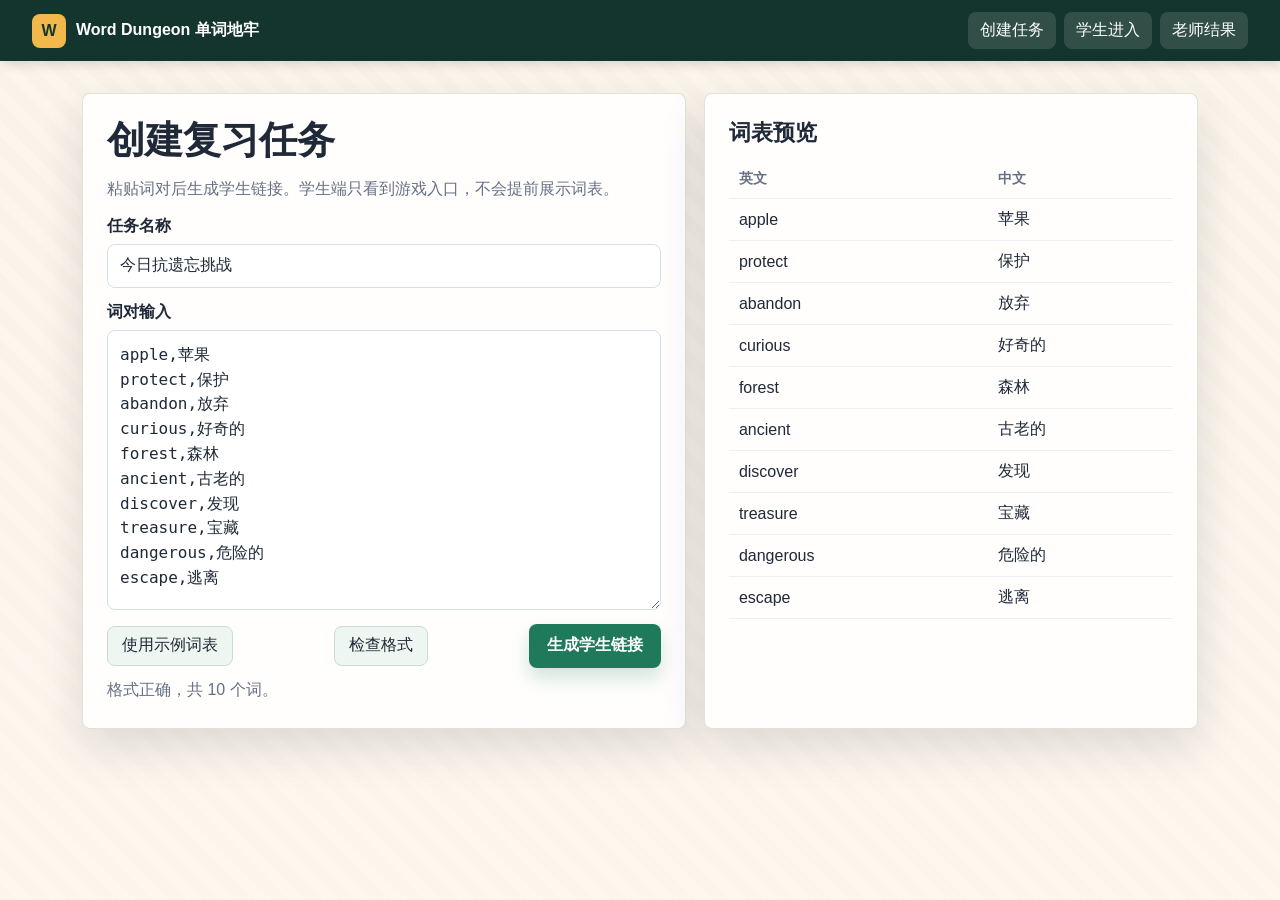
==== games/word-dungeon/index.html @ a0e551bc "雷思静的个人页面更新" ====
<!doctype html>
<html lang="zh-CN">
  <head>
    <meta charset="utf-8" />
    <meta name="viewport" content="width=device-width, initial-scale=1, viewport-fit=cover" />
    <title>Word Dungeon 单词地牢</title>
    <link rel="icon" href="./assets/favicon.svg" type="image/svg+xml" />
    <link rel="stylesheet" href="./styles.css" />
  </head>
  <body>
    <div id="app" class="app-shell"></div>
    <script src="./app.js"></script>
  </body>
</html>
---- games/word-dungeon/styles.css ----
:root {
  color-scheme: light;
  --ink: #1f2937;
  --muted: #667085;
  --line: #d7dee8;
  --paper: #fffaf2;
  --panel: #fffefd;
  --stone: #e7ded0;
  --floor: #e8f1e9;
  --moss: #1f7a5b;
  --moss-dark: #135c45;
  --amber: #f2b84b;
  --red: #d94841;
  --blue: #2563eb;
  --shadow: 0 18px 45px rgba(31, 41, 55, 0.14);
}

* {
  box-sizing: border-box;
}

html,
body {
  min-height: 100%;
  margin: 0;
}

body {
  color: var(--ink);
  background:
    linear-gradient(rgba(255, 250, 242, 0.84), rgba(255, 250, 242, 0.9)),
    repeating-linear-gradient(45deg, #d8cab4 0 12px, #e9ddca 12px 24px);
  font-family: "Microsoft YaHei UI", "PingFang SC", "Noto Sans SC", Arial, sans-serif;
}

button,
input,
textarea {
  font: inherit;
}

button {
  border: 0;
}

.app-shell {
  min-height: 100vh;
}

.topbar {
  position: sticky;
  top: 0;
  z-index: 20;
  display: flex;
  align-items: center;
  justify-content: space-between;
  gap: 16px;
  padding: 12px clamp(14px, 4vw, 32px);
  color: #fff;
  background: #14352d;
  box-shadow: 0 2px 12px rgba(0, 0, 0, 0.16);
}

.brand {
  display: flex;
  align-items: center;
  gap: 10px;
  min-width: 0;
  font-weight: 800;
}

.brand-mark {
  display: grid;
  place-items: center;
  width: 34px;
  height: 34px;
  border-radius: 8px;
  color: #14352d;
  background: var(--amber);
  font-weight: 900;
}

.nav {
  display: flex;
  align-items: center;
  gap: 8px;
  flex-wrap: wrap;
  justify-content: flex-end;
}

.nav button,
.ghost-button,
.primary-button,
.small-button {
  cursor: pointer;
  border-radius: 8px;
  transition: transform 0.15s ease, box-shadow 0.15s ease, background 0.15s ease;
}

.nav button {
  padding: 8px 12px;
  color: #fff;
  background: rgba(255, 255, 255, 0.12);
}

.nav button:hover,
.primary-button:hover,
.ghost-button:hover,
.small-button:hover {
  transform: translateY(-1px);
}

.screen {
  width: min(1180px, 100%);
  margin: 0 auto;
  padding: clamp(16px, 4vw, 32px);
}

.two-column {
  display: grid;
  grid-template-columns: minmax(0, 1.1fr) minmax(320px, 0.9fr);
  gap: 18px;
  align-items: stretch;
}

.card,
.stone-panel {
  border: 1px solid rgba(91, 73, 51, 0.16);
  border-radius: 8px;
  background: var(--panel);
  box-shadow: var(--shadow);
}

.card {
  padding: clamp(16px, 3vw, 24px);
}

.stone-panel {
  background:
    linear-gradient(180deg, rgba(255, 255, 255, 0.86), rgba(255, 255, 255, 0.72)),
    linear-gradient(135deg, #eee2d0, #d9c7aa);
}

.page-title {
  margin: 0 0 10px;
  font-size: clamp(24px, 4vw, 38px);
  line-height: 1.18;
  letter-spacing: 0;
}

.section-title {
  margin: 0 0 12px;
  font-size: clamp(18px, 2vw, 22px);
  letter-spacing: 0;
}

.muted {
  color: var(--muted);
}

.field {
  display: grid;
  gap: 7px;
  margin: 0 0 14px;
}

.field span {
  font-weight: 700;
}

input,
textarea {
  width: 100%;
  border: 1px solid var(--line);
  border-radius: 8px;
  color: var(--ink);
  background: #fff;
  outline: none;
}

input {
  min-height: 44px;
  padding: 10px 12px;
}

textarea {
  min-height: 280px;
  padding: 12px;
  resize: vertical;
  font-family: Consolas, "Microsoft YaHei UI", monospace;
  line-height: 1.55;
}

input:focus,
textarea:focus {
  border-color: var(--moss);
  box-shadow: 0 0 0 3px rgba(31, 122, 91, 0.14);
}

.button-row {
  display: flex;
  gap: 10px;
  flex-wrap: wrap;
  align-items: center;
  justify-content: space-between;
}

.primary-button {
  min-height: 44px;
  padding: 0 18px;
  color: #fff;
  background: var(--moss);
  box-shadow: 0 10px 18px rgba(31, 122, 91, 0.2);
  font-weight: 800;
}

.primary-button:disabled {
  cursor: not-allowed;
  opacity: 0.55;
  transform: none;
}

.ghost-button,
.small-button {
  min-height: 40px;
  padding: 0 14px;
  color: var(--ink);
  background: #edf6f1;
  border: 1px solid #c8ded3;
}

.small-button {
  min-height: 34px;
  padding: 0 10px;
  font-size: 14px;
}

.status {
  min-height: 24px;
  margin-top: 12px;
  color: var(--muted);
}

.status.error {
  color: var(--red);
}

.preview-list,
.result-table,
.word-detail-list {
  width: 100%;
  border-collapse: collapse;
}

.preview-list th,
.preview-list td,
.result-table th,
.result-table td,
.word-detail-list th,
.word-detail-list td {
  padding: 10px;
  border-bottom: 1px solid #edf0f4;
  text-align: left;
  vertical-align: middle;
}

.preview-list th,
.result-table th,
.word-detail-list th {
  color: var(--muted);
  font-size: 14px;
}

.share-box {
  display: grid;
  gap: 10px;
  margin-top: 16px;
  padding: 12px;
  border-radius: 8px;
  background: #f5fbf8;
  border: 1px solid #c8ded3;
}

.student-gate {
  position: relative;
  min-height: calc(100vh - 58px);
  overflow: hidden;
  background:
    linear-gradient(rgba(17, 44, 38, 0.45), rgba(17, 44, 38, 0.78)),
    radial-gradient(circle at 50% 10%, rgba(242, 184, 75, 0.45), transparent 38%),
    linear-gradient(145deg, #163e35 0%, #0f2621 64%, #1a1f24 100%);
  color: #fff;
}

.student-gate::before {
  content: "";
  position: absolute;
  inset: 0;
  pointer-events: none;
  background-image:
    linear-gradient(90deg, rgba(255, 255, 255, 0.08) 1px, transparent 1px),
    linear-gradient(rgba(255, 255, 255, 0.07) 1px, transparent 1px);
  background-size: 54px 54px;
  mask-image: linear-gradient(to bottom, transparent, black 18%, black 80%, transparent);
}

.gate-content {
  position: relative;
  z-index: 1;
  display: grid;
  grid-template-columns: minmax(300px, 0.95fr) minmax(320px, 1.05fr);
  gap: clamp(18px, 4vw, 42px);
  align-items: center;
  width: min(1120px, 100%);
  min-height: calc(100vh - 58px);
  margin: 0 auto;
  padding: clamp(18px, 5vw, 44px);
}

.gate-title {
  margin: 0;
  font-size: clamp(30px, 6vw, 56px);
  line-height: 1.08;
  letter-spacing: 0;
  text-wrap: balance;
}

.gate-subtitle {
  max-width: 560px;
  margin: 18px 0 0;
  color: rgba(255, 255, 255, 0.82);
  font-size: clamp(16px, 2.4vw, 20px);
  line-height: 1.65;
}

.start-panel {
  display: grid;
  gap: 18px;
  padding: clamp(16px, 3vw, 24px);
  border: 1px solid rgba(255, 255, 255, 0.24);
  border-radius: 8px;
  background: rgba(255, 255, 255, 0.12);
  backdrop-filter: blur(8px);
  box-shadow: 0 26px 58px rgba(0, 0, 0, 0.28);
}

.start-panel input {
  border-color: rgba(255, 255, 255, 0.28);
}

.avatar-grid {
  display: grid;
  grid-template-columns: repeat(2, minmax(0, 1fr));
  gap: 10px;
}

.avatar-choice {
  position: relative;
  display: grid;
  place-items: center;
  min-height: 122px;
  border: 2px solid rgba(255, 255, 255, 0.18);
  border-radius: 8px;
  color: #fff;
  background: rgba(255, 255, 255, 0.1);
  cursor: pointer;
}

.avatar-choice.is-active {
  border-color: var(--amber);
  background: rgba(242, 184, 75, 0.24);
}

.avatar-face {
  display: block;
  width: 86px;
  height: 76px;
  background-image: url("./assets/hero-actions-alpha.png");
  background-repeat: no-repeat;
  background-size: 500% 200%;
  filter: drop-shadow(0 9px 12px rgba(0, 0, 0, 0.28));
}

.avatar-boy {
  background-position: 0% 0%;
}

.avatar-girl {
  background-position: 0% 100%;
}

.avatar-label {
  font-weight: 800;
}

.monster-stage {
  position: relative;
  min-height: 340px;
  border: 1px solid rgba(255, 255, 255, 0.18);
  border-radius: 8px;
  background:
    radial-gradient(circle at 28% 32%, rgba(255, 255, 255, 0.18), transparent 14%),
    linear-gradient(180deg, rgba(237, 246, 241, 0.16), rgba(0, 0, 0, 0.12));
  overflow: hidden;
}

.monster-stage .floor-tile {
  position: absolute;
  inset: 18px;
  border: 2px solid rgba(255, 255, 255, 0.14);
  border-radius: 8px;
}

.gate-hero,
.gate-monster {
  position: absolute;
  display: grid;
  place-items: center;
  border-radius: 8px;
  font-weight: 900;
}

.gate-hero {
  left: 14%;
  bottom: 19%;
  width: 74px;
  height: 74px;
  border-radius: 50%;
  background-image: url("./assets/hero-actions-alpha.png");
  background-size: 500% 200%;
  background-position: 0% 0%;
  background-repeat: no-repeat;
  filter: drop-shadow(0 10px 14px rgba(0, 0, 0, 0.24));
}

.gate-monster {
  min-width: 110px;
  height: 48px;
  background-image: url("./assets/gameplay-sprites-alpha.png");
  background-size: 600% 400%;
  background-repeat: no-repeat;
  border: 0;
  filter: drop-shadow(0 10px 14px rgba(0, 0, 0, 0.22));
}

.gate-monster.one {
  top: 18%;
  right: 16%;
  width: 118px;
  height: 84px;
  background-position: 20% 0%;
}

.gate-monster.two {
  right: 28%;
  bottom: 22%;
  width: 126px;
  height: 88px;
  background-position: 100% 0%;
}

.meaning-chip {
  position: absolute;
  left: 35%;
  top: 44%;
  padding: 10px 16px;
  border-radius: 8px;
  color: #0f5965;
  background: #ecfeff;
  border: 2px solid #06b6d4;
  font-weight: 800;
}

.game-layout {
  display: block;
  height: 100vh;
  padding: 0;
  background: #0e1716;
}

.game-main {
  display: block;
  height: 100%;
  min-width: 0;
  border-radius: 0;
  overflow: hidden;
  background: #0e1716;
  box-shadow: none;
}

.canvas-wrap {
  position: relative;
  height: 100%;
  min-height: 100vh;
  background: var(--floor);
  overflow: hidden;
}

#gameCanvas {
  display: block;
  width: 100%;
  height: 100%;
  min-height: 100vh;
  touch-action: none;
  user-select: none;
}

.game-hud {
  position: absolute;
  top: 12px;
  left: 12px;
  right: 12px;
  z-index: 4;
  display: grid;
  grid-template-columns: minmax(150px, 1fr) auto minmax(180px, 1fr);
  gap: 12px;
  align-items: start;
  pointer-events: none;
}

.room-badge,
.stat-pill,
.countdown-badge,
.target-chip,
.game-feedback,
.glass-button,
.help-button,
.help-popover {
  color: #fff;
  background: rgba(18, 34, 31, 0.72);
  border: 1px solid rgba(255, 255, 255, 0.22);
  box-shadow: 0 10px 22px rgba(0, 0, 0, 0.22);
  backdrop-filter: blur(8px);
}

.room-badge {
  justify-self: start;
  min-width: 156px;
  padding: 10px 12px;
  border-radius: 8px;
  font-weight: 900;
}

.room-badge small {
  display: block;
  margin-top: 3px;
  color: rgba(255, 255, 255, 0.76);
  font-size: 12px;
  font-weight: 700;
}

.countdown-badge {
  justify-self: center;
  min-width: 112px;
  padding: 10px 16px;
  border-radius: 8px;
  text-align: center;
  font-size: clamp(28px, 4vw, 42px);
  font-weight: 900;
  line-height: 1;
  color: #ffe7a3;
  border-color: rgba(242, 184, 75, 0.72);
}

.countdown-badge.is-danger {
  color: #fff;
  background: rgba(178, 40, 36, 0.84);
  border-color: rgba(255, 255, 255, 0.42);
  animation: timerPulse 0.7s ease-in-out infinite;
}

@keyframes timerPulse {
  0%, 100% { transform: scale(1); }
  50% { transform: scale(1.04); }
}

.status-cluster {
  justify-self: end;
  display: flex;
  gap: 7px;
  flex-wrap: wrap;
  justify-content: flex-end;
}

.stat-pill {
  min-height: 34px;
  padding: 8px 10px;
  border-radius: 8px;
  font-size: 13px;
  font-weight: 900;
  white-space: nowrap;
}

.target-chip {
  position: absolute;
  left: 50%;
  top: 86px;
  z-index: 4;
  transform: translateX(-50%);
  max-width: min(520px, calc(100% - 36px));
  padding: 10px 16px;
  border-radius: 8px;
  color: rgba(255, 255, 255, 0.88);
  font-weight: 900;
  text-align: center;
  pointer-events: none;
}

.target-chip.is-active {
  color: #14352d;
  background: rgba(255, 231, 163, 0.92);
  border-color: rgba(242, 184, 75, 0.92);
}

.game-feedback {
  position: absolute;
  left: 14px;
  bottom: 14px;
  z-index: 4;
  max-width: min(460px, calc(100% - 28px));
  min-height: 0;
  padding: 12px 14px;
  border-radius: 8px;
  line-height: 1.5;
  pointer-events: none;
}

.game-actions {
  position: absolute;
  right: 14px;
  bottom: 14px;
  z-index: 5;
  display: flex;
  gap: 8px;
  flex-wrap: wrap;
  justify-content: flex-end;
}

.glass-button,
.help-button {
  cursor: pointer;
  pointer-events: auto;
}

.glass-button {
  min-height: 40px;
  padding: 0 14px;
  border-radius: 8px;
  font-weight: 900;
}

.help-button {
  width: 42px;
  height: 42px;
  border-radius: 50%;
  font-size: 22px;
  font-weight: 900;
}

.game-help {
  position: absolute;
  right: 14px;
  top: 92px;
  z-index: 6;
  pointer-events: none;
}

.game-help .help-button,
.game-help .help-popover {
  pointer-events: auto;
}

.help-popover {
  position: absolute;
  top: 50px;
  right: 0;
  display: none;
  width: min(300px, calc(100vw - 28px));
  padding: 13px;
  border-radius: 8px;
  line-height: 1.58;
}

.help-popover strong,
.help-popover span {
  display: block;
}

.help-popover span {
  margin-top: 8px;
  color: rgba(255, 255, 255, 0.82);
}

.game-help:hover .help-popover,
.game-help.is-open .help-popover {
  display: block;
}

.feedback-box {
  min-height: 112px;
  padding: 14px;
  border-radius: 8px;
  background: #fff7ed;
  border: 1px solid #fed7aa;
  line-height: 1.65;
}

.control-help {
  padding: 14px;
  border-radius: 8px;
  background: #f5fbf8;
  border: 1px solid #c8ded3;
  color: var(--muted);
  line-height: 1.65;
}

.copy-card {
  display: grid;
  gap: 10px;
  margin: 16px 0;
  padding: 14px;
  border-radius: 8px;
  background: #f5fbf8;
  border: 1px solid #c8ded3;
}

.copy-card-head {
  display: flex;
  gap: 12px;
  align-items: center;
  justify-content: space-between;
}

.copy-card-head h2,
.copy-card-head h3 {
  margin: 0;
}

.copy-card pre,
.copy-card textarea {
  width: 100%;
  margin: 0;
  padding: 12px;
  border: 1px solid var(--line);
  border-radius: 8px;
  color: var(--ink);
  background: #fff;
  white-space: pre-wrap;
  line-height: 1.6;
}

.copy-card textarea {
  min-height: 170px;
  resize: vertical;
}

.copy-actions {
  display: flex;
  gap: 8px;
  align-items: center;
  flex-wrap: wrap;
  justify-content: flex-end;
}

.copy-actions select {
  min-height: 34px;
  border: 1px solid var(--line);
  border-radius: 8px;
  padding: 0 10px;
  background: #fff;
}

.settlement-grid {
  display: grid;
  grid-template-columns: 1fr 1fr;
  gap: 14px;
  margin: 16px 0;
}

.metric {
  padding: 16px;
  border-radius: 8px;
  background: #f8fafc;
  border: 1px solid var(--line);
}

.metric strong {
  display: block;
  margin-top: 6px;
  font-size: clamp(24px, 3vw, 34px);
}

.empty {
  padding: 20px;
  border: 1px dashed var(--line);
  border-radius: 8px;
  color: var(--muted);
  text-align: center;
}

.hidden {
  display: none !important;
}

@media (max-width: 900px) {
  .topbar {
    position: static;
    align-items: flex-start;
    flex-direction: column;
  }

  .nav {
    justify-content: flex-start;
  }

  .two-column,
  .gate-content,
  .game-layout,
  .settlement-grid {
    grid-template-columns: 1fr;
  }

  .student-gate,
  .gate-content {
    min-height: auto;
  }

  .gate-content {
    gap: 14px;
    padding: 16px;
  }

  .gate-subtitle {
    margin-top: 10px;
  }

  .monster-stage {
    min-height: 220px;
  }

  .game-layout {
    height: auto;
  }

  .game-immersive {
    height: 100vh;
  }

  #gameCanvas {
    height: min(64vh, 560px);
    min-height: 390px;
  }

  .game-immersive #gameCanvas {
    height: 100vh;
    min-height: 100vh;
  }

  .game-hud {
    grid-template-columns: 1fr;
    gap: 8px;
  }

  .room-badge,
  .countdown-badge,
  .status-cluster {
    justify-self: center;
  }

  .target-chip {
    top: 168px;
  }

  .game-help {
    top: 14px;
  }

  .game-side {
    order: 2;
  }
}

@media (max-width: 560px) {
  .screen {
    padding: 12px;
  }

  .gate-content {
    gap: 12px;
    padding: 12px;
  }

  .gate-subtitle {
    font-size: 15px;
    line-height: 1.45;
  }

  .start-panel {
    gap: 12px;
    padding: 14px;
  }

  .field {
    margin-bottom: 9px;
  }

  .nav button {
    padding: 7px 9px;
  }

  .avatar-grid {
    grid-template-columns: repeat(2, minmax(0, 1fr));
  }

  .avatar-choice {
    min-height: 92px;
  }

  .avatar-face {
    width: 66px;
    height: 58px;
  }

  .monster-stage {
    min-height: 150px;
  }

  .gate-title {
    font-size: 32px;
  }

  #gameCanvas {
    height: 58vh;
    min-height: 340px;
  }

  .game-immersive #gameCanvas {
    height: 100vh;
    min-height: 100vh;
  }

  .game-hud {
    left: 8px;
    right: 8px;
  }

  .room-badge {
    min-width: 132px;
    padding: 8px 10px;
  }

  .status-cluster {
    gap: 5px;
  }

  .stat-pill {
    min-height: 30px;
    padding: 6px 8px;
    font-size: 12px;
  }

  .target-chip {
    top: 158px;
    font-size: 13px;
  }

  .game-feedback {
    left: 8px;
    right: 8px;
    bottom: 64px;
    max-width: none;
    font-size: 13px;
  }

  .game-actions {
    left: 8px;
    right: 8px;
    bottom: 8px;
  }

  .glass-button {
    flex: 1;
    min-width: 120px;
  }

  .copy-card-head {
    align-items: flex-start;
    flex-direction: column;
  }
}
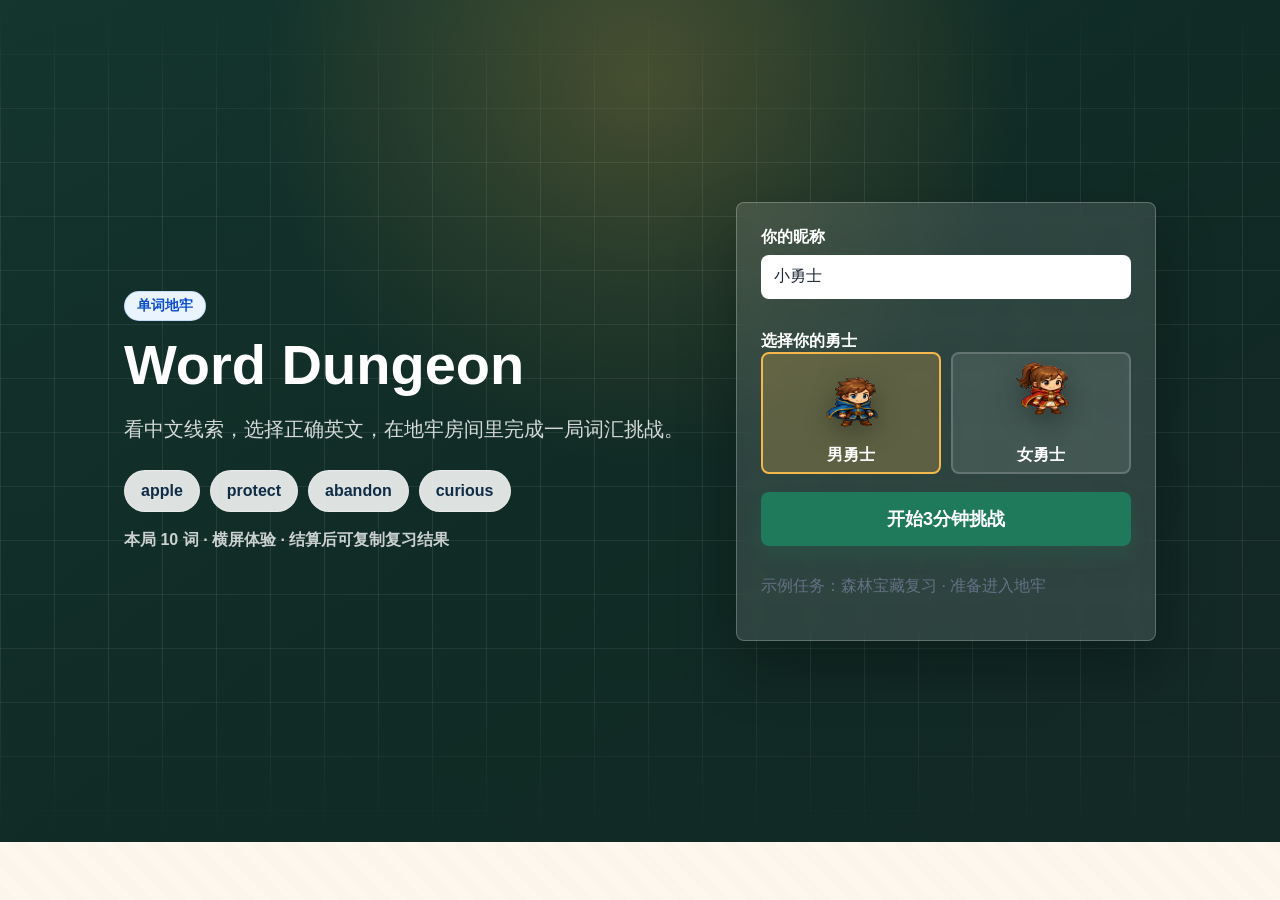
==== commit c88f3823: "0708晚更新UI" ====
--- a/games/word-dungeon/index.html
+++ b/games/word-dungeon/index.html
@@ -9,6 +9,13 @@
   </head>
   <body>
     <div id="app" class="app-shell"></div>
+    <aside class="rotate-overlay" aria-hidden="true">
+      <div class="rotate-card">
+        <span class="rotate-icon">↻</span>
+        <strong>请横屏反转手机</strong>
+        <p>横屏后再进入地牢，角色移动、答题和房间视野会更稳定。</p>
+      </div>
+    </aside>
     <script src="./app.js"></script>
   </body>
 </html>
--- a/games/word-dungeon/styles.css
+++ b/games/word-dungeon/styles.css
@@ -802,6 +802,238 @@
   display: none !important;
 }
 
+.brand-pill {
+  display: inline-flex;
+  align-items: center;
+  justify-content: center;
+  min-height: 30px;
+  margin: 0 0 14px;
+  padding: 4px 12px;
+  color: #0f4ecb;
+  background: #eaf4ff;
+  border: 1px solid rgba(37, 99, 235, 0.18);
+  border-radius: 999px;
+  font-size: 14px;
+  font-weight: 900;
+}
+
+.home-gate-content {
+  grid-template-columns: minmax(360px, 1fr) minmax(300px, 420px);
+}
+
+.dungeon-hero-copy {
+  color: #fff;
+}
+
+.dungeon-word-preview {
+  display: flex;
+  flex-wrap: wrap;
+  gap: 10px;
+  margin-top: 24px;
+}
+
+.dungeon-word-preview span {
+  min-height: 42px;
+  padding: 10px 16px;
+  display: inline-flex;
+  align-items: center;
+  justify-content: center;
+  border: 1px solid rgba(255, 255, 255, 0.34);
+  border-radius: 999px;
+  color: #0f2d46;
+  background: rgba(255, 255, 255, 0.86);
+  font-weight: 900;
+}
+
+.home-note {
+  margin: 18px 0 0;
+  color: rgba(255, 255, 255, 0.78);
+  font-weight: 800;
+}
+
+.start-wide {
+  width: 100%;
+  min-height: 54px;
+  font-size: 18px;
+}
+
+.result-card {
+  width: min(920px, 100%);
+  margin: 0 auto;
+}
+
+.unified-result-grid {
+  grid-template-columns: repeat(5, minmax(0, 1fr));
+}
+
+.result-button-row {
+  justify-content: center;
+  margin-top: 16px;
+}
+
+.rotate-overlay {
+  position: fixed;
+  inset: 0;
+  z-index: 80;
+  display: none;
+  place-items: center;
+  padding: 28px;
+  background:
+    radial-gradient(circle at 50% 24%, rgba(37, 99, 235, 0.24), transparent 34%),
+    rgba(247, 251, 255, 0.97);
+  text-align: center;
+}
+
+.rotate-card {
+  width: min(340px, 100%);
+  padding: 24px 22px;
+  border: 1px solid rgba(37, 99, 235, 0.22);
+  border-radius: 8px;
+  background: #fff;
+  box-shadow: 0 22px 54px rgba(31, 41, 55, 0.18);
+}
+
+.rotate-icon {
+  display: grid;
+  place-items: center;
+  width: 62px;
+  height: 62px;
+  margin: 0 auto 14px;
+  border-radius: 50%;
+  color: #fff;
+  background: var(--blue);
+  font-size: 2rem;
+  font-weight: 900;
+}
+
+.rotate-card strong {
+  display: block;
+  font-size: 1.35rem;
+}
+
+.rotate-card p {
+  margin: 10px 0 0;
+  color: var(--muted);
+  line-height: 1.6;
+}
+
+@media (hover: none) and (pointer: coarse) and (orientation: portrait) {
+  .rotate-overlay {
+    display: grid;
+  }
+}
+
+@media (orientation: landscape) and (max-height: 540px) {
+  .student-gate,
+  .gate-content {
+    min-height: 100vh;
+  }
+
+  .gate-content {
+    grid-template-columns: minmax(320px, 1fr) minmax(260px, 360px);
+    gap: 16px;
+    padding: max(14px, env(safe-area-inset-top)) max(18px, env(safe-area-inset-right)) max(14px, env(safe-area-inset-bottom)) max(18px, env(safe-area-inset-left));
+  }
+
+  .gate-title {
+    font-size: clamp(30px, 7vw, 46px);
+  }
+
+  .gate-subtitle {
+    margin-top: 10px;
+    font-size: 15px;
+    line-height: 1.45;
+  }
+
+  .dungeon-word-preview {
+    margin-top: 14px;
+    gap: 8px;
+  }
+
+  .dungeon-word-preview span {
+    min-height: 34px;
+    padding: 7px 12px;
+    font-size: 13px;
+  }
+
+  .home-note {
+    margin-top: 12px;
+    font-size: 13px;
+  }
+
+  .start-panel {
+    gap: 10px;
+    padding: 14px;
+  }
+
+  .avatar-choice {
+    min-height: 78px;
+  }
+
+  .avatar-face {
+    width: 56px;
+    height: 50px;
+  }
+
+  .start-wide {
+    min-height: 46px;
+    font-size: 16px;
+  }
+
+  .screen {
+    padding: max(12px, env(safe-area-inset-top)) max(14px, env(safe-area-inset-right)) max(12px, env(safe-area-inset-bottom)) max(14px, env(safe-area-inset-left));
+  }
+
+  .page-title {
+    font-size: clamp(22px, 5vw, 34px);
+  }
+
+  .unified-result-grid {
+    grid-template-columns: repeat(5, minmax(0, 1fr));
+    gap: 8px;
+  }
+
+  .metric {
+    padding: 10px;
+    font-size: 13px;
+  }
+
+  .metric strong {
+    font-size: clamp(18px, 3vw, 24px);
+  }
+
+  .copy-card {
+    margin: 10px 0;
+    padding: 10px;
+  }
+
+  .copy-card pre {
+    max-height: 126px;
+    overflow: auto;
+    font-size: 13px;
+    line-height: 1.5;
+  }
+
+  .game-hud {
+    top: max(8px, env(safe-area-inset-top));
+    left: max(8px, env(safe-area-inset-left));
+    right: max(8px, env(safe-area-inset-right));
+  }
+
+  .target-chip {
+    top: 78px;
+  }
+
+  .game-feedback {
+    bottom: max(54px, env(safe-area-inset-bottom));
+    max-width: min(520px, 72vw);
+  }
+
+  .game-actions {
+    bottom: max(8px, env(safe-area-inset-bottom));
+  }
+}
+
 @media (max-width: 900px) {
   .topbar {
     position: static;
@@ -988,3 +1220,51 @@
     flex-direction: column;
   }
 }
+
+@media (hover: none) and (pointer: coarse) and (orientation: landscape) and (max-height: 540px) {
+  .gate-content {
+    grid-template-columns: minmax(320px, 1fr) minmax(260px, 360px);
+    min-height: 100vh;
+    gap: 16px;
+    padding: max(14px, env(safe-area-inset-top)) max(18px, env(safe-area-inset-right)) max(14px, env(safe-area-inset-bottom)) max(18px, env(safe-area-inset-left));
+  }
+
+  .gate-title {
+    font-size: clamp(30px, 7vw, 46px);
+  }
+
+  .gate-subtitle {
+    margin-top: 10px;
+    font-size: 15px;
+    line-height: 1.45;
+  }
+
+  .start-panel {
+    gap: 10px;
+    padding: 14px;
+  }
+
+  .avatar-choice {
+    min-height: 78px;
+  }
+
+  .avatar-face {
+    width: 56px;
+    height: 50px;
+  }
+
+  #gameCanvas,
+  .game-immersive #gameCanvas {
+    width: 100%;
+    height: 100vh;
+    min-height: 100vh;
+  }
+
+  .unified-result-grid {
+    grid-template-columns: repeat(5, minmax(0, 1fr));
+  }
+
+  .copy-card pre {
+    max-height: 126px;
+  }
+}
